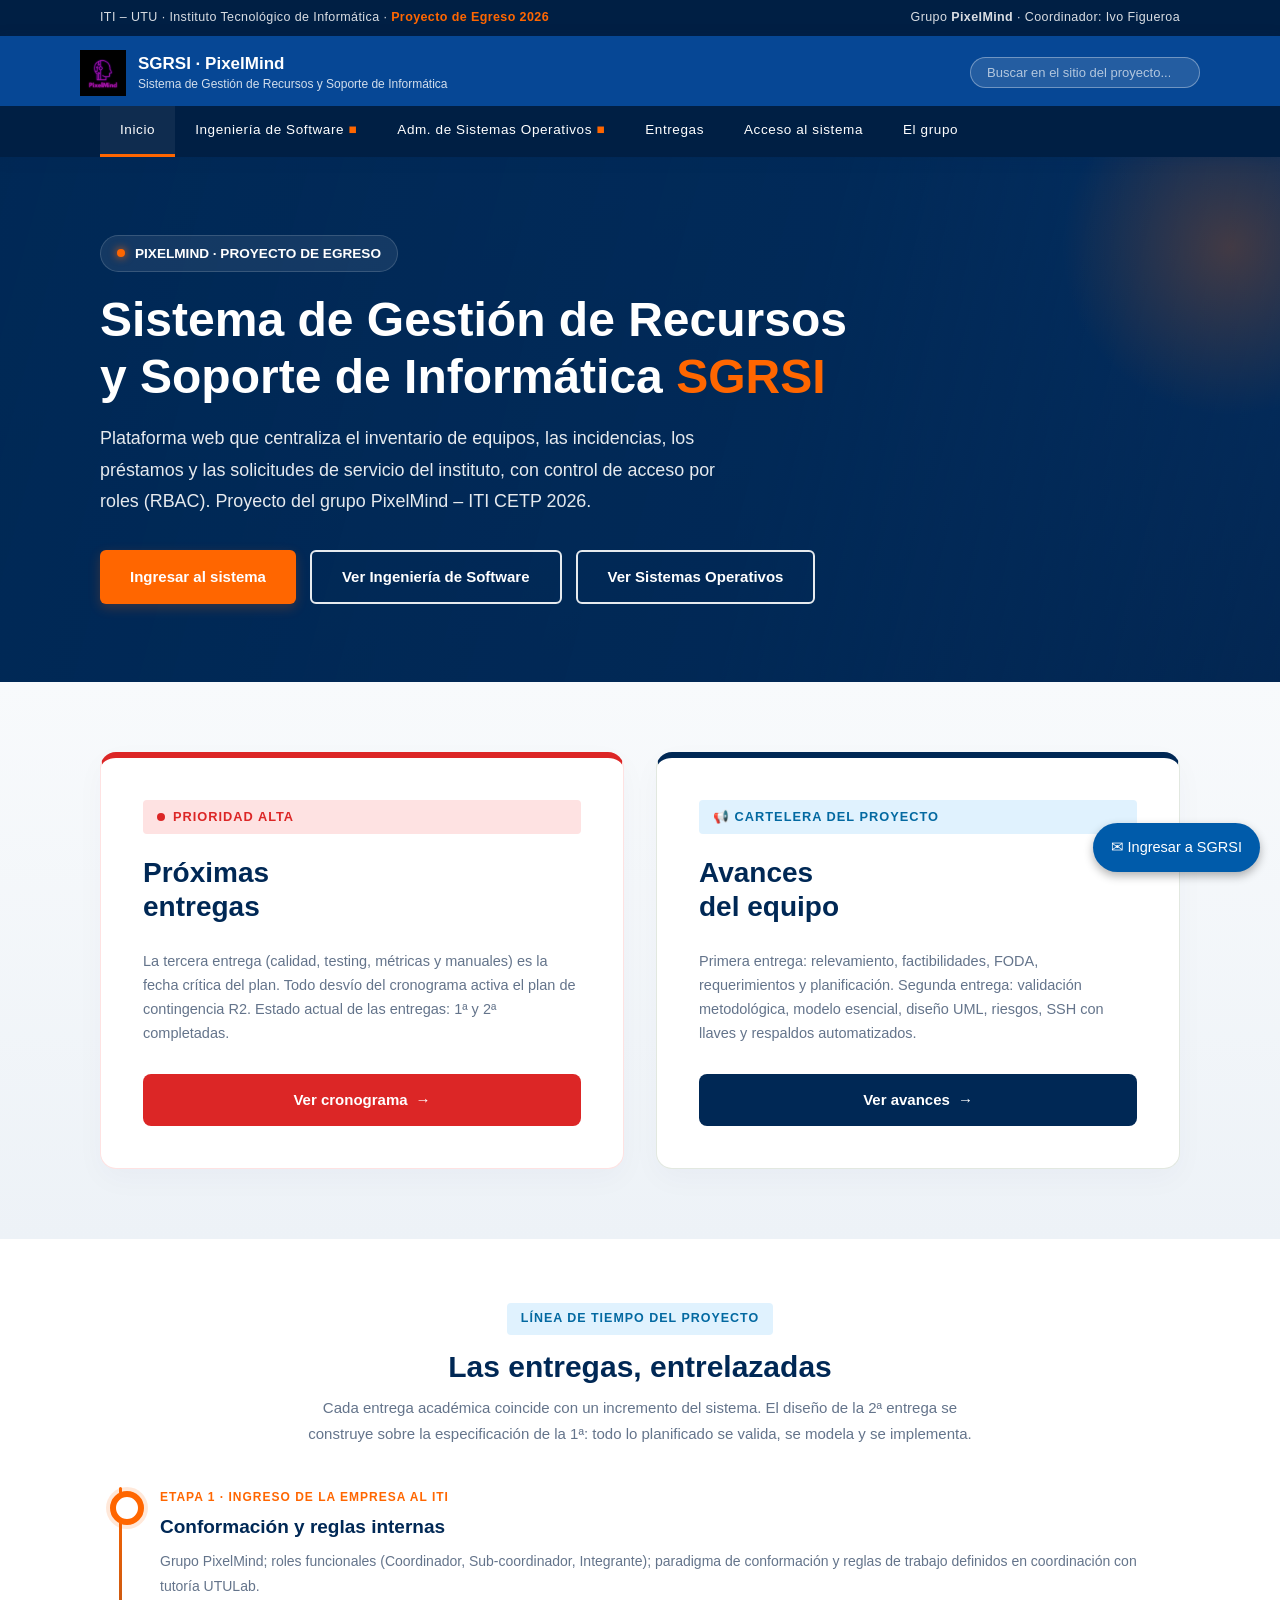
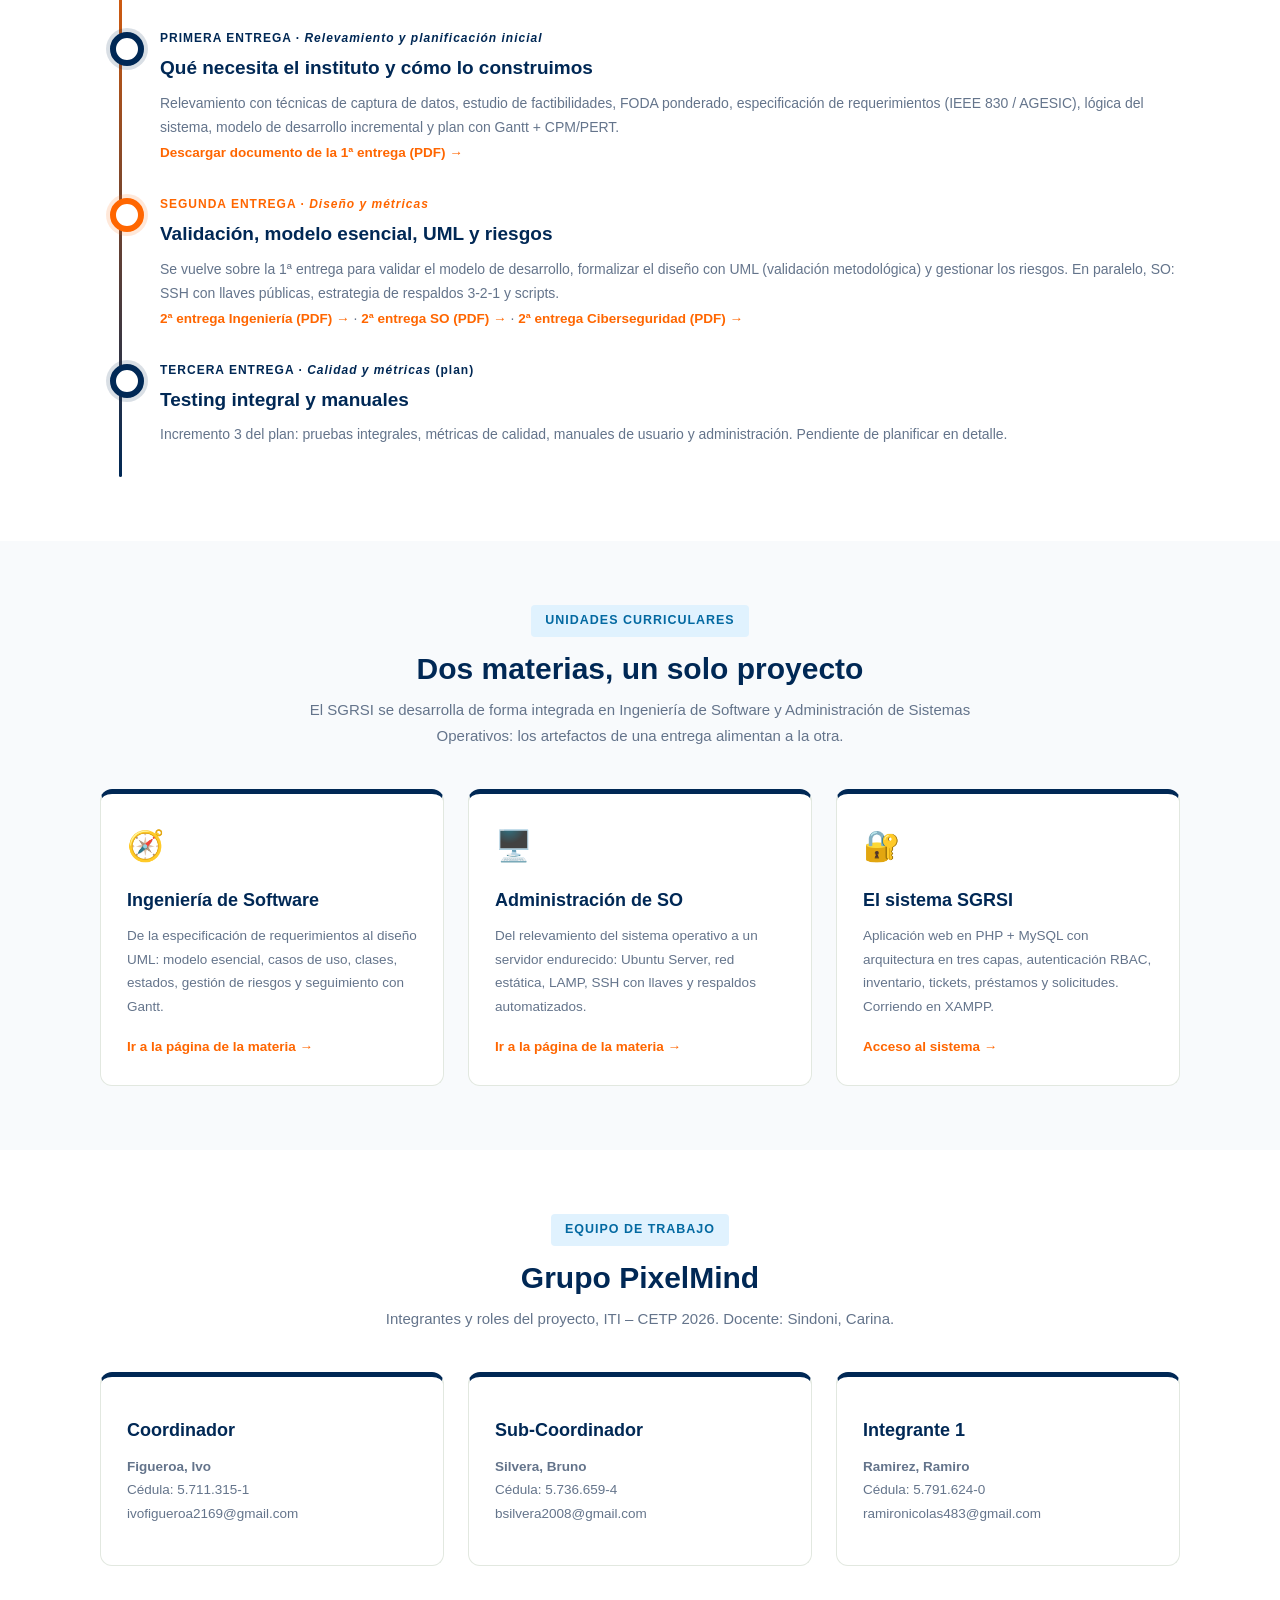
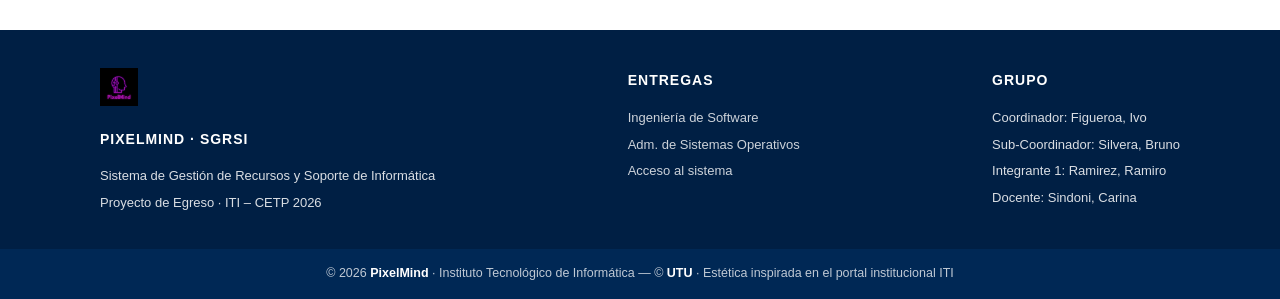
==== docs/sitio/index.html @ 905df020 "docs(ciberseguridad,is,sitio): 1ra entrega IS con IEEE 830 y estructura del sitio, 2da entrega de ci" ====
<!DOCTYPE html>
<html lang="es">
<head>
<meta charset="UTF-8">
<meta name="viewport" content="width=device-width, initial-scale=1.0">
<title>Inicio - PixelMind | Proyecto SGRSI - ITI 2026</title>
<link rel="stylesheet" href="assets/estilo_sitio.css">
</head>
<body>

<!-- TOP BARRA -->
<div id="top-barra">
    <div class="cont">
        <span>ITI – UTU · Instituto Tecnológico de Informática · <b class="azienda">Proyecto de Egreso 2026</b></span>
        <span>Grupo <b>PixelMind</b> · Coordinador: Ivo Figueroa</span>
    </div>
</div>

<!-- HEADER -->
<header id="site-header">
    <div class="cont top-header">
        <div class="logo-wrap">
            <div class="brand">
                <img src="assets/pixelmind_logo.png" alt="Logo PixelMind">
                <div class="titles">
                    <b>SGRSI · PixelMind</b>
                    <span>Sistema de Gestión de Recursos y Soporte de Informática</span>
                </div>
            </div>
            <div class="buscar">
                <input type="search" placeholder="Buscar en el sitio del proyecto..." disabled>
            </div>
        </div>
    </div>
    <div id="nav-wrap">
        <div class="cont">
            <ul>
                <li><a href="index.html" class="activo">Inicio</a></li>
                <li><a href="ingenieria.html">Ingeniería de Software <span class="caret">■</span></a></li>
                <li><a href="sistemas.html">Adm. de Sistemas Operativos <span class="caret">■</span></a></li>
                <li><a href="#entregas">Entregas</a></li>
                <li><a href="acceso.html">Acceso al sistema</a></li>
                <li><a href="#grupo">El grupo</a></li>
            </ul>
        </div>
    </div>
</header>

<!-- HERO -->
<section class="iti-hero">
    <div class="cont">
        <div class="iti-hero-badge"><span class="iti-dot"></span> PIXELMIND · PROYECTO DE EGRESO</div>
        <h1>Sistema de Gestión de Recursos<br>y Soporte de Informática <span class="text-naranja">SGRSI</span></h1>
        <p class="lead">Plataforma web que centraliza el inventario de equipos, las incidencias, los préstamos y las solicitudes de servicio del instituto, con control de acceso por roles (RBAC). Proyecto del grupo PixelMind – ITI CETP 2026.</p>
        <div class="iti-hero-btns">
            <a href="acceso.html" class="btn-main">Ingresar al sistema</a>
            <a href="ingenieria.html" class="btn-sec">Ver Ingeniería de Software</a>
            <a href="sistemas.html" class="btn-sec">Ver Sistemas Operativos</a>
        </div>
    </div>
</section>

<!-- CARTELERAS 2 CAJAS -->
<section class="iti-news-section">
    <div class="cont">
        <div class="iti-news-grid">

            <div class="iti-box-urgent">
                <div class="iti-badge-status urgent"><span class="dot-urgent"></span> PRIORIDAD ALTA</div>
                <h2>Próximas<br>entregas</h2>
                <p>La tercera entrega (calidad, testing, métricas y manuales) es la fecha crítica del plan. Todo desvío del cronograma activa el plan de contingencia R2. Estado actual de las entregas: 1ª y 2ª completadas.</p>
                <a href="#entregas" class="btn-action-urgent">Ver cronograma <span class="arrow">→</span></a>
            </div>

            <div class="iti-box-general">
                <div class="iti-badge-status info">📢 CARTELERA DEL PROYECTO</div>
                <h2>Avances<br>del equipo</h2>
                <p>Primera entrega: relevamiento, factibilidades, FODA, requerimientos y planificación. Segunda entrega: validación metodológica, modelo esencial, diseño UML, riesgos, SSH con llaves y respaldos automatizados.</p>
                <a href="ingenieria.html" class="btn-action-general">Ver avances <span class="arrow">→</span></a>
            </div>

        </div>
    </div>
</section>

<!-- MÓDULOS -->
<section class="seccion">
    <div class="cont" id="entregas">
        <div class="encabezado-seccion">
            <div class="etiqueta">LÍNEA DE TIEMPO DEL PROYECTO</div>
            <h2>Las entregas, entrelazadas</h2>
            <p>Cada entrega académica coincide con un incremento del sistema. El diseño de la 2ª entrega se construye sobre la especificación de la 1ª: todo lo planificado se valida, se modela y se implementa.</p>
        </div>

        <ul class="timeline">
            <li>
                <div class="fecha">ETAPA 1 · INGRESO DE LA EMPRESA AL ITI</div>
                <h3>Conformación y reglas internas</h3>
                <p>Grupo PixelMind; roles funcionales (Coordinador, Sub-coordinador, Integrante); paradigma de conformación y reglas de trabajo definidos en coordinación con tutoría UTULab.</p>
            </li>
            <li class="e2">
                <div class="fecha">PRIMERA ENTREGA · <i>Relevamiento y planificación inicial</i></div>
                <h3>Qué necesita el instituto y cómo lo construimos</h3>
                <p>Relevamiento con técnicas de captura de datos, estudio de factibilidades, FODA ponderado, especificación de requerimientos (IEEE 830 / AGESIC), lógica del sistema, modelo de desarrollo incremental y plan con Gantt + CPM/PERT.</p>
                <p><a class="boton-link" href="../ingenieria/SGRSI_1raEntrega_IS.pdf">Descargar documento de la 1ª entrega (PDF) →</a></p>
            </li>
            <li>
                <div class="fecha">SEGUNDA ENTREGA · <i>Diseño y métricas</i></div>
                <h3>Validación, modelo esencial, UML y riesgos</h3>
                <p>Se vuelve sobre la 1ª entrega para validar el modelo de desarrollo, formalizar el diseño con UML (validación metodológica) y gestionar los riesgos. En paralelo, SO: SSH con llaves públicas, estrategia de respaldos 3-2-1 y scripts.</p>
                <p><a class="boton-link" href="../ingenieria/SGRSI_2daEntrega_PixelMind.pdf">2ª entrega Ingeniería (PDF) →</a> · <a class="boton-link" href="../sistemas_operativos/SGRSI_2daEntrega_SO_APA.pdf">2ª entrega SO (PDF) →</a> · <a class="boton-link" href="../ciberseguridad/SGRSI_2daEntrega_Ciberseguridad.pdf">2ª entrega Ciberseguridad (PDF) →</a></p>
            </li>
            <li class="e2">
                <div class="fecha">TERCERA ENTREGA · <i>Calidad y métricas</i> (plan)</div>
                <h3>Testing integral y manuales</h3>
                <p>Incremento 3 del plan: pruebas integrales, métricas de calidad, manuales de usuario y administración. Pendiente de planificar en detalle.</p>
            </li>
        </ul>
    </div>
</section>

<!-- TARJETAS ÁREAS -->
<section class="seccion seccion-gris">
    <div class="cont" id="areas">
        <div class="encabezado-seccion">
            <div class="etiqueta">UNIDADES CURRICULARES</div>
            <h2>Dos materias, un solo proyecto</h2>
            <p>El SGRSI se desarrolla de forma integrada en Ingeniería de Software y Administración de Sistemas Operativos: los artefactos de una entrega alimentan a la otra.</p>
        </div>
        <div class="grid-3">

            <div class="tarjeta">
                <div class="icono">🧭</div>
                <h3>Ingeniería de Software</h3>
                <p>De la especificación de requerimientos al diseño UML: modelo esencial, casos de uso, clases, estados, gestión de riesgos y seguimiento con Gantt.</p>
                <a class="boton-link" href="ingenieria.html">Ir a la página de la materia →</a>
            </div>

            <div class="tarjeta">
                <div class="icono">🖥️</div>
                <h3>Administración de SO</h3>
                <p>Del relevamiento del sistema operativo a un servidor endurecido: Ubuntu Server, red estática, LAMP, SSH con llaves y respaldos automatizados.</p>
                <a class="boton-link" href="sistemas.html">Ir a la página de la materia →</a>
            </div>

            <div class="tarjeta">
                <div class="icono">🔐</div>
                <h3>El sistema SGRSI</h3>
                <p>Aplicación web en PHP + MySQL con arquitectura en tres capas, autenticación RBAC, inventario, tickets, préstamos y solicitudes. Corriendo en XAMPP.</p>
                <a class="boton-link" href="acceso.html">Acceso al sistema →</a>
            </div>

        </div>
    </div>
</section>

<!-- GRUPO -->
<section class="seccion">
    <div class="cont" id="grupo">
        <div class="encabezado-seccion">
            <div class="etiqueta">EQUIPO DE TRABAJO</div>
            <h2>Grupo PixelMind</h2>
            <p>Integrantes y roles del proyecto, ITI – CETP 2026. Docente: Sindoni, Carina.</p>
        </div>
        <div class="grid-3">
            <div class="tarjeta">
                <h3>Coordinador</h3>
                <p><b>Figueroa, Ivo</b><br>Cédula: 5.711.315-1<br>ivofigueroa2169@gmail.com</p>
            </div>
            <div class="tarjeta">
                <h3>Sub-Coordinador</h3>
                <p><b>Silvera, Bruno</b><br>Cédula: 5.736.659-4<br>bsilvera2008@gmail.com</p>
            </div>
            <div class="tarjeta">
                <h3>Integrante 1</h3>
                <p><b>Ramirez, Ramiro</b><br>Cédula: 5.791.624-0<br>ramironicolas483@gmail.com</p>
            </div>
        </div>
    </div>
</section>

<!-- FOOTER -->
<footer id="site-footer">
    <div id="footer-principal">
        <div class="cont" style="display:flex;flex-wrap:wrap;gap:30px;justify-content:space-between;">
            <div>
                <img src="assets/pixelmind_logo.png" alt="PixelMind" style="height:38px;">
                <h4 style="margin-top:12px;">PixelMind · SGRSI</h4>
                <p>Sistema de Gestión de Recursos y Soporte de Informática</p>
                <p>Proyecto de Egreso · ITI – CETP 2026</p>
            </div>
            <div>
                <h4>Entregas</h4>
                <p><a href="ingenieria.html">Ingeniería de Software</a></p>
                <p><a href="sistemas.html">Adm. de Sistemas Operativos</a></p>
                <p><a href="acceso.html">Acceso al sistema</a></p>
            </div>
            <div>
                <h4>Grupo</h4>
                <p>Coordinador: Figueroa, Ivo</p>
                <p>Sub-Coordinador: Silvera, Bruno</p>
                <p>Integrante 1: Ramirez, Ramiro</p>
                <p>Docente: Sindoni, Carina</p>
            </div>
        </div>
    </div>
    <div id="footer-copy">
        <div class="cont">© 2026 <b>PixelMind</b> · Instituto Tecnológico de Informática — © <b>UTU</b> · Estética inspirada en el portal institucional ITI</div>
    </div>
</footer>

<a id="btn-flotante" href="acceso.html">✉ Ingresar a SGRSI</a>

</body>
</html>
---- docs/sitio/assets/estilo_sitio.css ----
/* ============ SITIO PROYECTO SGRSI - Estética Instituto Tecnológico de Informática (ITI-UTU) ============ */
:root {
    --azul-institucional: #002855;
    --azul-header: #064795;
    --azul-nav: #001f44;
    --naranja-iti: #ff6600;
    --naranja-hover: #e65c00;
    --rojo-urgente: #dc2626;
    --rojo-hover: #b91c1c;
    --blanco: #ffffff;
    --gris-bg: #f8fafc;
    --gris-2: #edf2f7;
    --texto: #333333;
    --texto-mutado: #64748b;
}

* { box-sizing: border-box; }

body {
    font-family: 'Segoe UI', Roboto, Helvetica, Arial, sans-serif;
    color: var(--texto);
    background: var(--blanco);
    margin: 0;
    font-size: 15px;
    line-height: 1.75;
}

/* ---------- BARRA SUPERIOR (clon institucional) ---------- */
#top-barra {
    background: var(--azul-nav);
    color: rgba(255,255,255,0.85);
    font-size: 12.5px;
    padding: 7px 0;
    letter-spacing: .4px;
}
#top-barra .cont { display:flex; justify-content:space-between; align-items:center; gap:10px; flex-wrap:wrap; }
#top-barra a { color:#fff; text-decoration:none; }
#top-barra .azienda { color: var(--naranja-iti); font-weight:600; }

/* ---------- HEADER FIJO (medio) ---------- */
#site-header {
    position: sticky; top: 0; z-index: 9999;
    background-color: var(--azul-header);
    box-shadow: 0 2px 12px rgba(0,40,85,.25);
}
#site-header .top-header { padding: 14px 0 10px; }
#site-header .logo-wrap { display:flex; align-items:center; gap:14px; justify-content:space-between; flex-wrap:wrap; }
#site-header .brand { display:flex; align-items:center; gap:12px; }
#site-header .brand img { height:46px; width:auto; }
#site-header .brand .titles { line-height:1.15; }
#site-header .brand .titles b { color:#fff; font-size:17px; display:block; }
#site-header .brand .titles span { color:rgba(255,255,255,.82); font-size:12px; }
#site-header .buscar input {
    border:1px solid rgba(255,255,255,.35); background:rgba(255,255,255,.12);
    color:#fff; border-radius:30px; padding:7px 16px; width:230px; font-size:13px; outline:none;
}
#site-header .buscar input::placeholder { color:rgba(255,255,255,.65); }

/* ---------- NAV ---------- */
#nav-wrap { background: var(--azul-nav); }
#nav-wrap ul { list-style:none; margin:0; padding:0; display:flex; flex-wrap:wrap; }
#nav-wrap li { position:relative; }
#nav-wrap a { display:block; color:#fff; text-decoration:none; font-size:13.5px; letter-spacing:.6px;
    padding:12px 20px; border-bottom:3px solid transparent; transition:.2s; }
#nav-wrap a:hover, #nav-wrap a.activo { border-bottom-color: var(--naranja-iti); background:rgba(255,255,255,.06); }
#nav-wrap .caret { color: var(--naranja-iti); }

/* ---------- CONTENEDOR ---------- */
.cont { width:100%; max-width:1120px; margin:0 auto; padding:0 20px; }

/* ---------- HERO (clon institucional) ---------- */
.iti-hero {
    position: relative; padding: 78px 0;
    background: linear-gradient(105deg, rgba(0,40,85,.98) 0%, rgba(0,40,85,.88) 60%, rgba(0,40,85,.45) 100%),
        linear-gradient(160deg, #0a3d7c, #05254f);
    background-size: cover; color: #fff; overflow: hidden;
}
.iti-hero::after { content:""; position:absolute; right:-120px; top:-80px; width:340px; height:340px;
    border-radius:50%; background:radial-gradient(circle, rgba(255,102,0,.25), transparent 70%); }
.iti-hero-badge {
    display:inline-flex; align-items:center; background:rgba(255,255,255,.08);
    padding:6px 16px; border-radius:50px; font-size:.85rem; font-weight:600; margin-bottom:20px;
    border:1px solid rgba(255,255,255,.15);
}
.iti-dot { height:8px; width:8px; background-color:var(--naranja-iti); border-radius:50%;
    display:inline-block; margin-right:10px; box-shadow:0 0 8px var(--naranja-iti); }
.iti-hero h1 { font-size:3rem; margin:0 0 14px; font-weight:800; line-height:1.18; }
.text-naranja { color: var(--naranja-iti); }
.iti-hero p.lead { font-size:1.12rem; color:rgba(255,255,255,.9); margin-bottom:32px; max-width:640px; }
.iti-hero-btns { display:flex; gap:14px; align-items:center; flex-wrap:wrap; }
.btn-main { background:var(--naranja-iti); color:#fff; padding:14px 30px; border-radius:6px;
    text-decoration:none; font-weight:700; display:inline-block; transition:.3s;
    box-shadow:0 4px 12px rgba(255,102,0,.22); }
.btn-main:hover { background:var(--naranja-hover); transform:translateY(-3px); box-shadow:0 6px 20px rgba(255,102,0,.4); }
.btn-sec { padding:12px 30px; border-radius:6px; font-weight:700; text-decoration:none; display:inline-block;
    transition:.3s; background-color:transparent; color:#fff; border:2px solid rgba(255,255,255,.9); }
.btn-sec:hover { background-color:#fff; color:var(--azul-institucional); transform:translateY(-3px); }
.btn-blanco { background:#fff; color:var(--azul-institucional); }

/* ---------- SECCIÓN DE CARTELERAS (2 cajas) ---------- */
.iti-news-section { padding:70px 0; background:linear-gradient(180deg, var(--gris-bg) 0%, var(--gris-2) 100%); }
.iti-news-grid { display:grid; grid-template-columns:1fr 1fr; gap:32px; align-items:stretch; }
.iti-box-urgent, .iti-box-general { background:#fff; border-radius:16px; padding:42px; display:flex; flex-direction:column;
    box-shadow:0 10px 30px rgba(0,40,85,.03); transition:all .4s cubic-bezier(.16,1,.3,1); }
.iti-box-urgent { border:1px solid #fee2e2; border-top:6px solid var(--rojo-urgente); }
.iti-box-general { border:1px solid #e2e8e0; border-top:6px solid var(--azul-institucional); }
.iti-box-urgent:hover, .iti-box-general:hover { transform:translateY(-6px); box-shadow:0 25px 50px rgba(0,40,85,.09); }
.iti-badge-status { display:inline-flex; align-items:center; font-size:.8rem; font-weight:700; letter-spacing:1px;
    padding:6px 14px; border-radius:4px; margin-bottom:22px; }
.iti-badge-status.urgent { background:#fee2e2; color:var(--rojo-urgente); }
.iti-badge-status.info { background:#e0f2fe; color:#0369a1; }
.dot-urgent { height:8px; width:8px; background-color:var(--rojo-urgente); border-radius:50%; display:inline-block; margin-right:8px; }
.iti-box-urgent h2, .iti-box-general h2 { font-size:28px; color:var(--azul-institucional); font-weight:800; line-height:1.2; margin:0 0 12px; }
.iti-box-urgent p, .iti-box-general p { font-size:14.5px; color:var(--texto-mutado); line-height:1.65; margin-bottom:28px; flex-grow:1; }
.btn-action-urgent, .btn-action-general { padding:13px 26px; border-radius:8px; text-decoration:none; font-weight:700;
    display:inline-flex; align-items:center; justify-content:center; transition:.3s; }
.btn-action-urgent { background:var(--rojo-urgente); color:#fff; }
.btn-action-urgent:hover { background:var(--rojo-hover); }
.btn-action-general { background:var(--azul-institucional); color:#fff; }
.iti-box-general:hover .btn-action-general { background:var(--naranja-iti); }
.btn-action-urgent .arrow, .btn-action-general .arrow { margin-left:8px; transition:transform .3s; display:inline-block; }
.iti-box-urgent:hover .arrow, .iti-box-general:hover .arrow { transform:translateX(6px); }

/* ---------- TARJETAS / GRILLAS GENÉRICAS ---------- */
.seccion { padding:64px 0; }
.seccion-gris { background:var(--gris-bg); }
.encabezado-seccion { text-align:center; margin-bottom:40px; }
.encabezado-seccion .etiqueta { display:inline-block; background:#e0f2fe; color:#0369a1; font-size:.78rem; font-weight:700;
    letter-spacing:1px; padding:5px 14px; border-radius:4px; margin-bottom:14px; }
.encabezado-seccion h2 { font-size:30px; color:var(--azul-institucional); font-weight:800; margin:0 0 10px; line-height:1.2; }
.encabezado-seccion p { color:var(--texto-mutado); max-width:680px; margin:0 auto; }
.grid-3 { display:grid; grid-template-columns:repeat(3,1fr); gap:24px; }
.grid-4 { display:grid; grid-template-columns:repeat(4,1fr); gap:20px; }
.tarjeta { background:#fff; border:1px solid #e2e8e0; border-top:5px solid var(--azul-institucional); border-radius:12px;
    padding:26px; transition:.3s; }
.tarjeta:hover { transform:translateY(-5px); box-shadow:0 18px 40px rgba(0,40,85,.1); }
.tarjeta h3 { color:var(--azul-institucional); font-size:18px; margin:12px 0 8px; }
.tarjeta p { color:var(--texto-mutado); font-size:13.5px; margin:0 0 14px; }
.tarjeta .icono { font-size:30px; }
.boton-link { color:var(--naranja-iti); text-decoration:none; font-weight:700; font-size:13.5px; }
.boton-link:hover { text-decoration:underline; }

/* ---------- LÍNEA DE TIEMPO DE ENTREGAS ---------- */
.timeline { list-style:none; margin:24px 0 0; padding:0; position:relative; }
.timeline::before { content:""; position:absolute; left:19px; top:0; bottom:0; width:3px;
    background:linear-gradient(180deg, var(--naranja-iti), var(--azul-institucional)); border-radius:3px; }
.timeline li { position:relative; padding:0 0 30px 60px; }
.timeline li::before { content:""; position:absolute; left:10px; top:4px; width:22px; height:22px; border-radius:50%;
    background:#fff; border:6px solid var(--naranja-iti); box-shadow:0 0 0 4px rgba(255,102,0,.15); }
.timeline li.e2::before { border-color:var(--azul-institucional); box-shadow:0 0 0 4px rgba(0,40,85,.15); }
.timeline .fecha { font-size:12px; color:var(--naranja-iti); font-weight:700; letter-spacing:1px; }
.timeline li.e2 .fecha { color:var(--azul-institucional); }
.timeline h3 { margin:2px 0 6px; color:var(--azul-institucional); font-size:19px; }
.timeline p { margin:0; color:var(--texto-mutado); font-size:14px; }

/* ---------- BADGES DE ENTREGA E1/E2 (hilo conductor) ---------- */
.badge-e { display:inline-block; font-size:11px; font-weight:800; letter-spacing:1.5px; padding:3px 12px;
    border-radius:30px; vertical-align:middle; }
.badge-e1 { background:#fff1e0; color:#b45309; border:1px solid #fed7aa; }
.badge-e2 { background:#dbeafe; color:#1d4ed8; border:1px solid #bfdbfe; }
.enlace-cruzado { background:#fffbeb; border:1px solid #fde68a; border-left:5px solid var(--naranja-iti);
    border-radius:8px; padding:12px 16px; margin:14px 0; font-size:13.5px; color:#92400e; }
.enlace-cruzado b { color:#b45309; }

/* ---------- DOCUMENTO (tablas, figuras, notas, pre) ---------- */
.doc { background:#fff; border:1px solid #e2e8e0; border-radius:14px; padding:30px 32px; box-shadow:0 8px 28px rgba(0,40,85,.05); }
.doc h2 { color:var(--azul-institucional); font-size:22px; border-bottom:3px solid var(--naranja-iti); display:inline-block; padding-bottom:4px; margin:34px 0 14px; }
.doc h3 { color:var(--azul-institucional); font-size:17px; margin:24px 0 8px; }
.doc h3 .hilo { font-size:12px; font-weight:700; color:var(--texto-mutado); }
.doc table { border-collapse:collapse; width:100%; margin:12px 0 18px; font-size:13.5px; }
.doc th { background:var(--azul-institucional); color:#fff; text-align:left; padding:8px 10px; border:1px solid var(--azul-institucional); }
.doc td { border:1px solid #d8e0ea; padding:7px 10px; vertical-align:top; background:#fff; }
.doc tr:nth-child(even) td { background:#f6f9fd; }
.doc figure { margin:16px 0; text-align:center; page-break-inside:avoid; }
.doc figure img { max-width:100%; max-height:440px; border:1px solid #d8e0ea; border-radius:8px; padding:10px; background:#fff; }
.doc figcaption { font-size:12.5px; color:var(--texto-mutado); margin-top:6px; }
.nota { background:#e0f2fe; border-left:5px solid #0369a1; border-radius:0 8px 8px 0; padding:12px 16px; margin:14px 0; font-size:13.5px; }
.alerta-doc { background:#fee2e2; border-left:5px solid var(--rojo-urgente); border-radius:0 8px 8px 0; padding:12px 16px; margin:14px 0; font-size:13.5px; }
pre { background:#0b1220; color:#d8e3f0; border-radius:8px; padding:14px 16px; overflow-x:auto; font-family:Consolas,monospace; font-size:12.5px; line-height:1.55; }
code { background:#eef2f7; padding:1px 6px; border-radius:4px; font-family:Consolas,monospace; font-size:12.5px; }
.miga { font-size:12.5px; color:var(--texto-mutado); background:var(--gris-bg); padding:9px 0; border-bottom:1px solid #e2e8e0; }
.miga a { color:var(--azul-institucional); text-decoration:none; }
.miga .sep { margin:0 6px; }

/* ---------- FOOTER (clon institucional) ---------- */
#site-footer { margin-top:0; }
#footer-principal { background: var(--azul-nav); color:rgba(255,255,255,.85); padding:38px 0 30px; }
#footer-principal h4 { color:#fff; font-size:14px; letter-spacing:1px; margin:0 0 14px; text-transform:uppercase; }
#footer-principal a { color:rgba(255,255,255,.8); text-decoration:none; }
#footer-principal a:hover { color:var(--naranja-iti); }
#footer-principal p { font-size:13px; margin:4px 0; }
#footer-copy { background:var(--azul-institucional); color:rgba(255,255,255,.75); font-size:12.5px; padding:14px 0; text-align:center; }
#footer-copy b { color:#fff; }

/* ---------- BOTÓN FLOTANTE CONTACTO (clon institucional) ---------- */
#btn-flotante { position:fixed; bottom:28px; right:20px; background:#005baa; color:#fff; font-size:14.5px;
    padding:12px 18px; border-radius:30px; text-decoration:none; box-shadow:0 4px 10px rgba(0,0,0,.3);
    z-index:9999; font-family:Arial,sans-serif; transition:.3s; }
#btn-flotante:hover { transform:scale(1.08); background:var(--azul-institucional); }

/* ---------- RESPONSIVE ---------- */
@media (max-width: 860px) {
    .grid-3, .grid-4 { grid-template-columns:1fr 1fr; }
    .iti-news-grid { grid-template-columns:1fr; }
    .iti-hero h1 { font-size:2.1rem; }
    .doc { padding:20px 18px; }
    #site-header .buscar { display:none; }
}
@media (max-width: 560px) {
    .grid-3, .grid-4 { grid-template-columns:1fr; }
    .iti-hero-btns { flex-direction:column; align-items:stretch; }
}

/* ---------- IMPRESIÓN ---------- */
@media print {
    #top-barra, #nav-wrap, #btn-flotante, .buscar { display:none !important; }
    #site-header { position:static; }
    body { font-size:11.5px; }
    .doc { border:none; box-shadow:none; padding:0; }
    .seccion { padding:0; }
    a { color:inherit; }
    pre, table, figure { page-break-inside:avoid; }
}
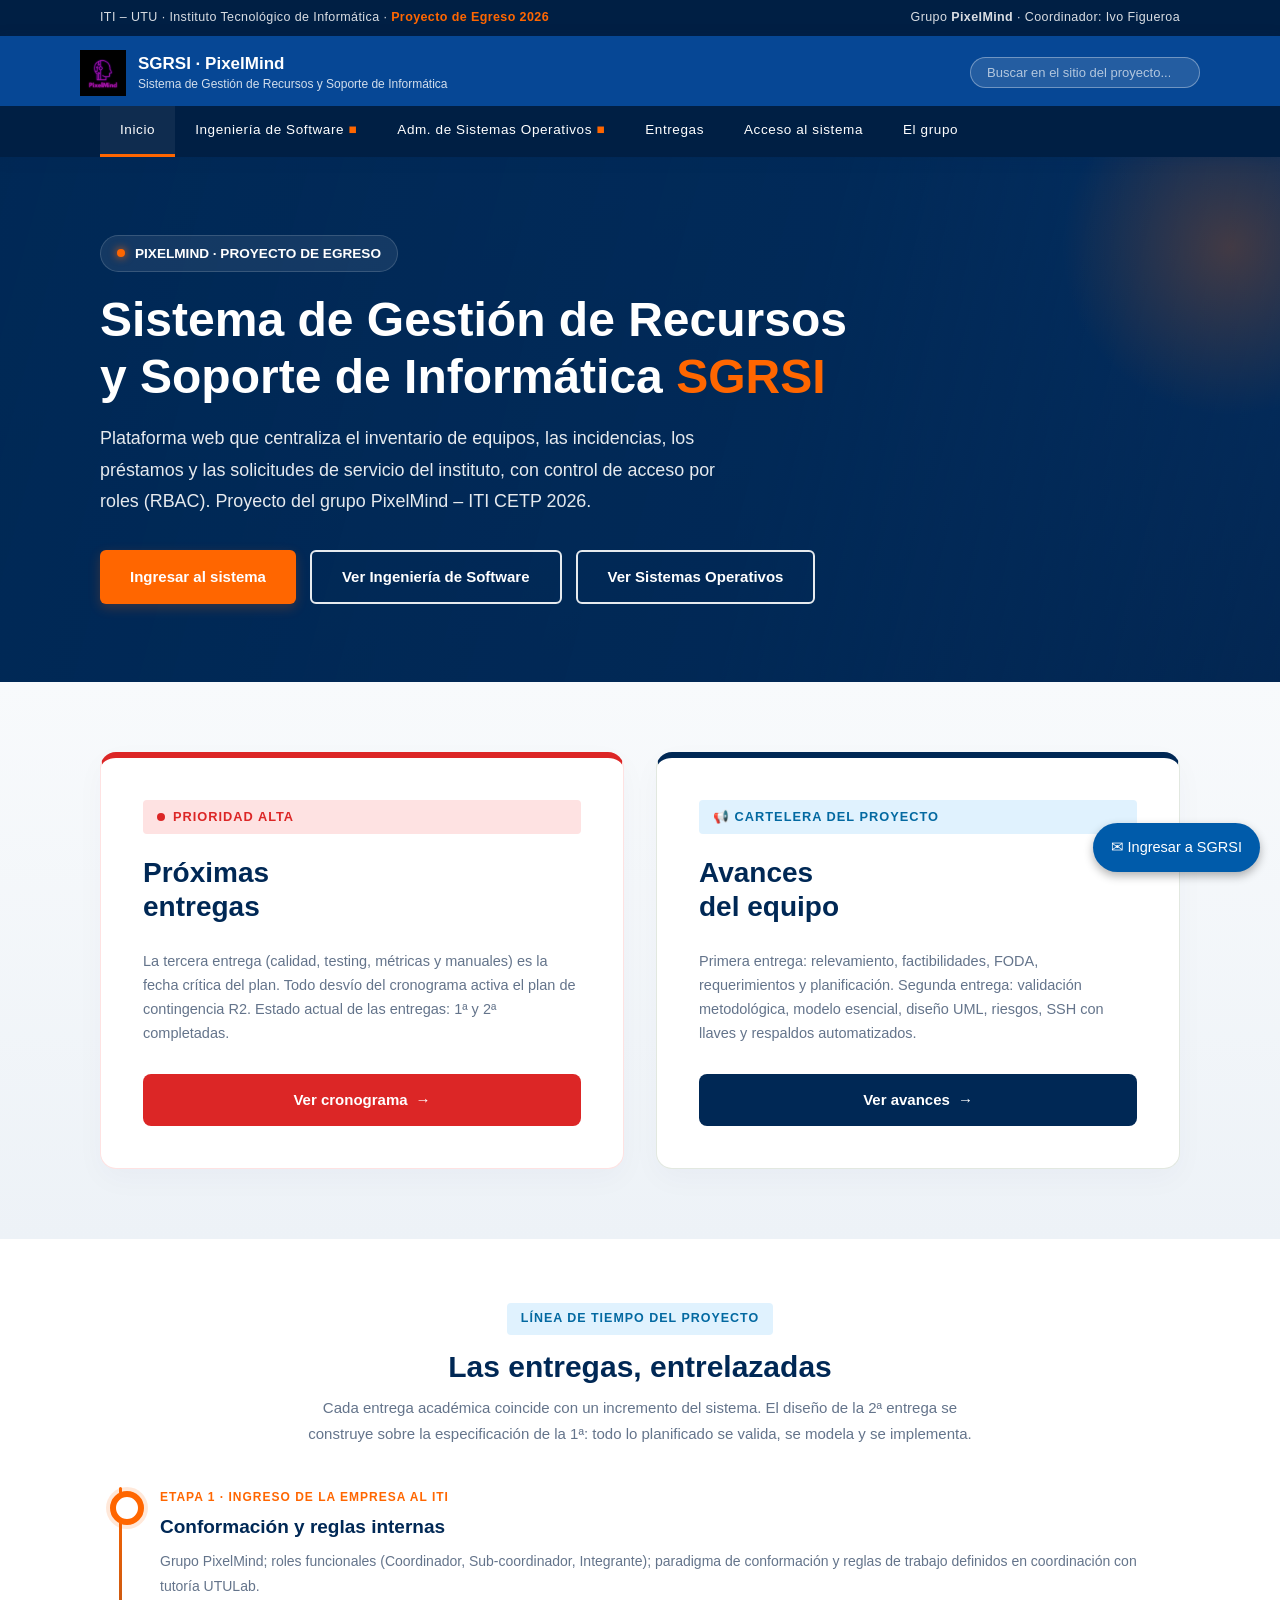
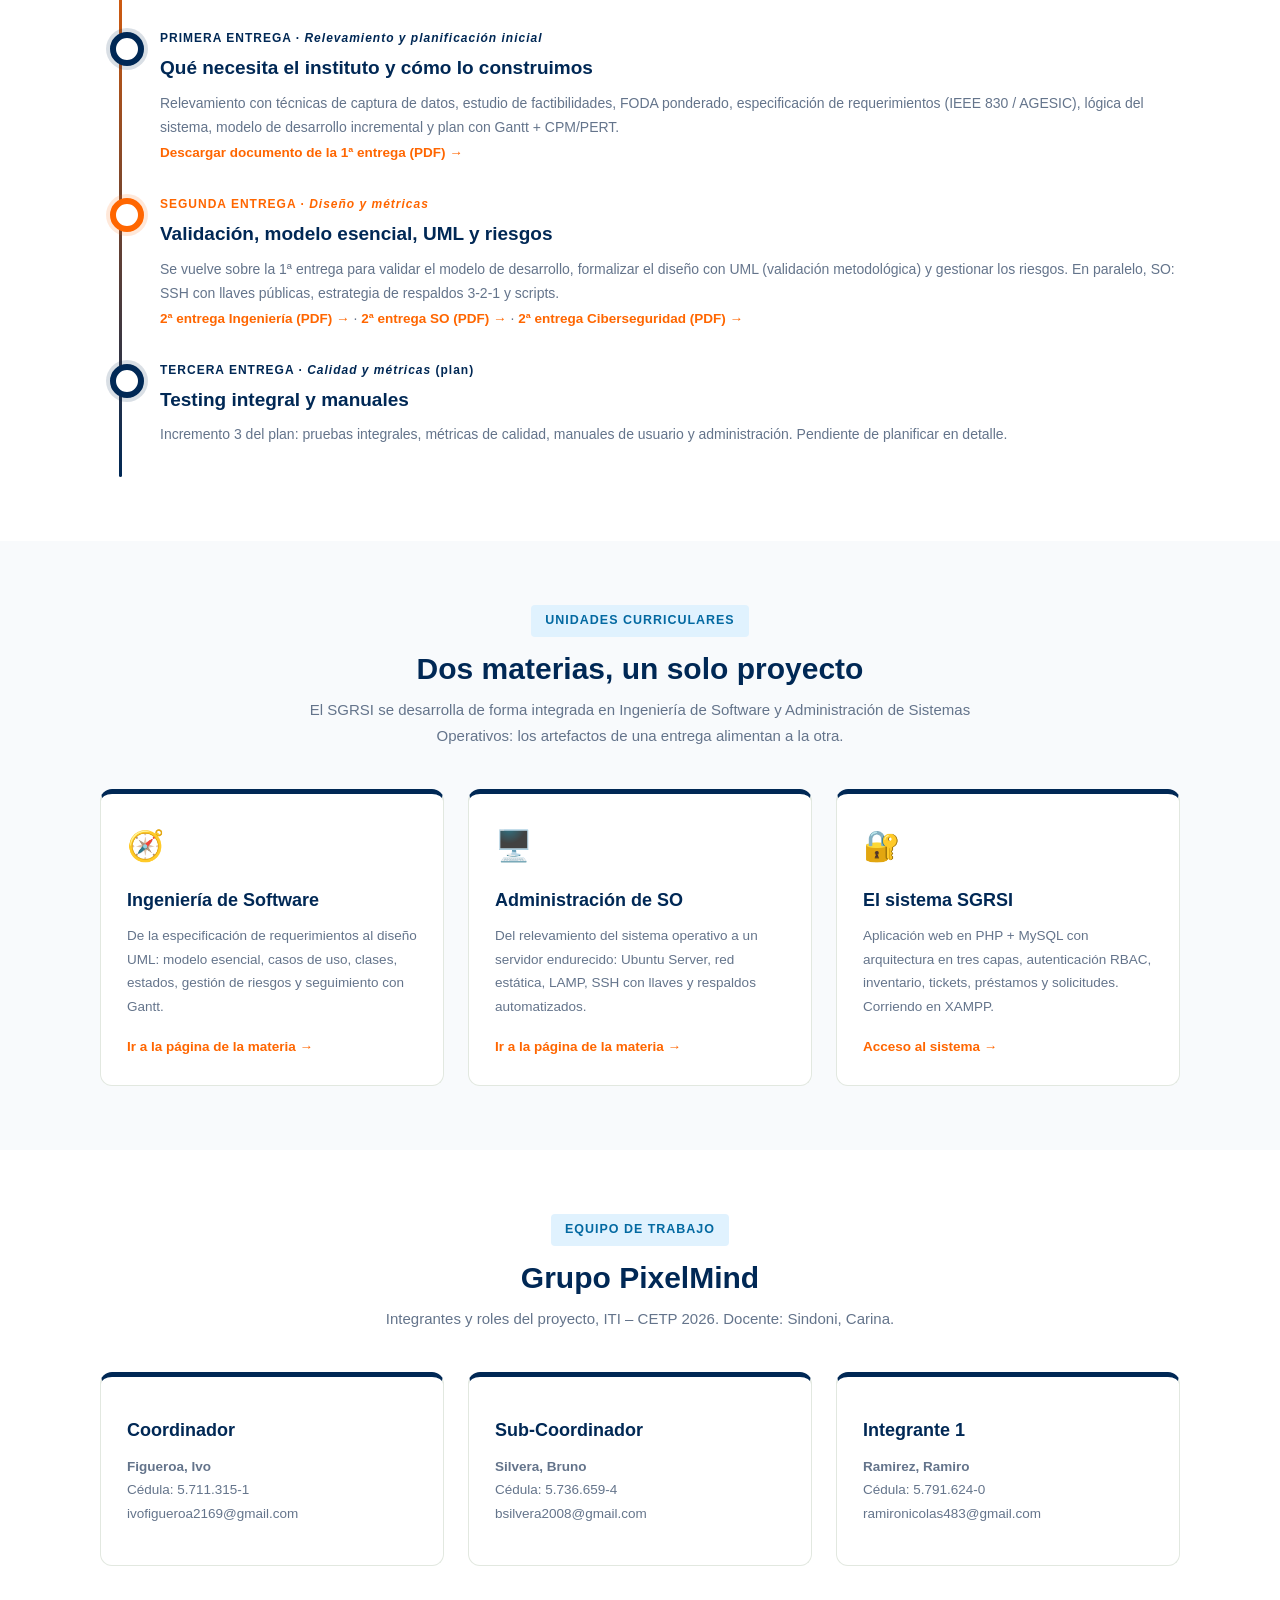
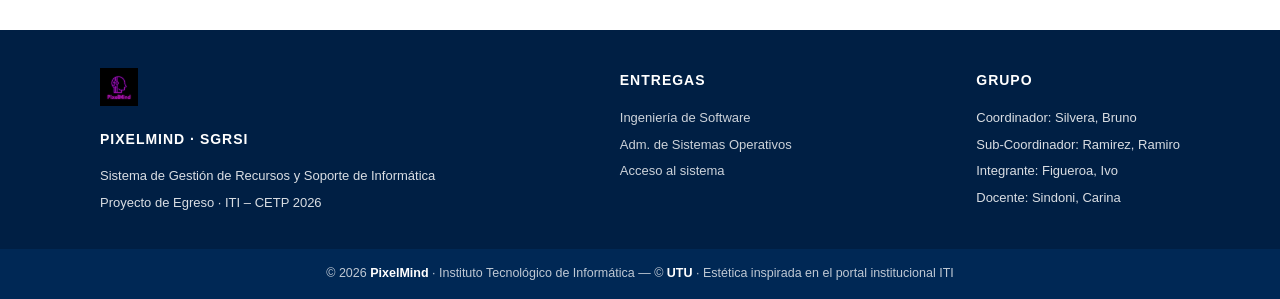
==== commit efbbe865: "docs(is): actualizar roles del equipo - Silvera coordinador, Ramirez sub-coordinador, Figueroa integ" ====
--- a/docs/sitio/index.html
+++ b/docs/sitio/index.html
@@ -108,7 +108,7 @@
                 <div class="fecha">SEGUNDA ENTREGA · <i>Diseño y métricas</i></div>
                 <h3>Validación, modelo esencial, UML y riesgos</h3>
                 <p>Se vuelve sobre la 1ª entrega para validar el modelo de desarrollo, formalizar el diseño con UML (validación metodológica) y gestionar los riesgos. En paralelo, SO: SSH con llaves públicas, estrategia de respaldos 3-2-1 y scripts.</p>
-                <p><a class="boton-link" href="../ingenieria/SGRSI_2daEntrega_PixelMind.pdf">2ª entrega Ingeniería (PDF) →</a> · <a class="boton-link" href="../sistemas_operativos/SGRSI_2daEntrega_SO_APA.pdf">2ª entrega SO (PDF) →</a> · <a class="boton-link" href="../ciberseguridad/SGRSI_2daEntrega_Ciberseguridad.pdf">2ª entrega Ciberseguridad (PDF) →</a></p>
+                <p><a class="boton-link" href="../ingenieria/SGRSI_2daEntrega_PixelMind.pdf">2ª entrega Ingeniería (PDF) →</a> · <a class="boton-link" href="../sistemas_operativos/SGRSI_2daEntrega_SO_APA.pdf">2ª entrega SO (PDF) →</a> · <a class="boton-link" href="../ciberseguridad/PixelMind_2daEntrega%20ciberseguridad.pdf">2ª entrega Ciberseguridad (PDF) →</a></p>
             </li>
             <li class="e2">
                 <div class="fecha">TERCERA ENTREGA · <i>Calidad y métricas</i> (plan)</div>
@@ -197,9 +197,9 @@
             </div>
             <div>
                 <h4>Grupo</h4>
-                <p>Coordinador: Figueroa, Ivo</p>
-                <p>Sub-Coordinador: Silvera, Bruno</p>
-                <p>Integrante 1: Ramirez, Ramiro</p>
+                <p>Coordinador: Silvera, Bruno</p>
+                <p>Sub-Coordinador: Ramirez, Ramiro</p>
+                <p>Integrante: Figueroa, Ivo</p>
                 <p>Docente: Sindoni, Carina</p>
             </div>
         </div>
